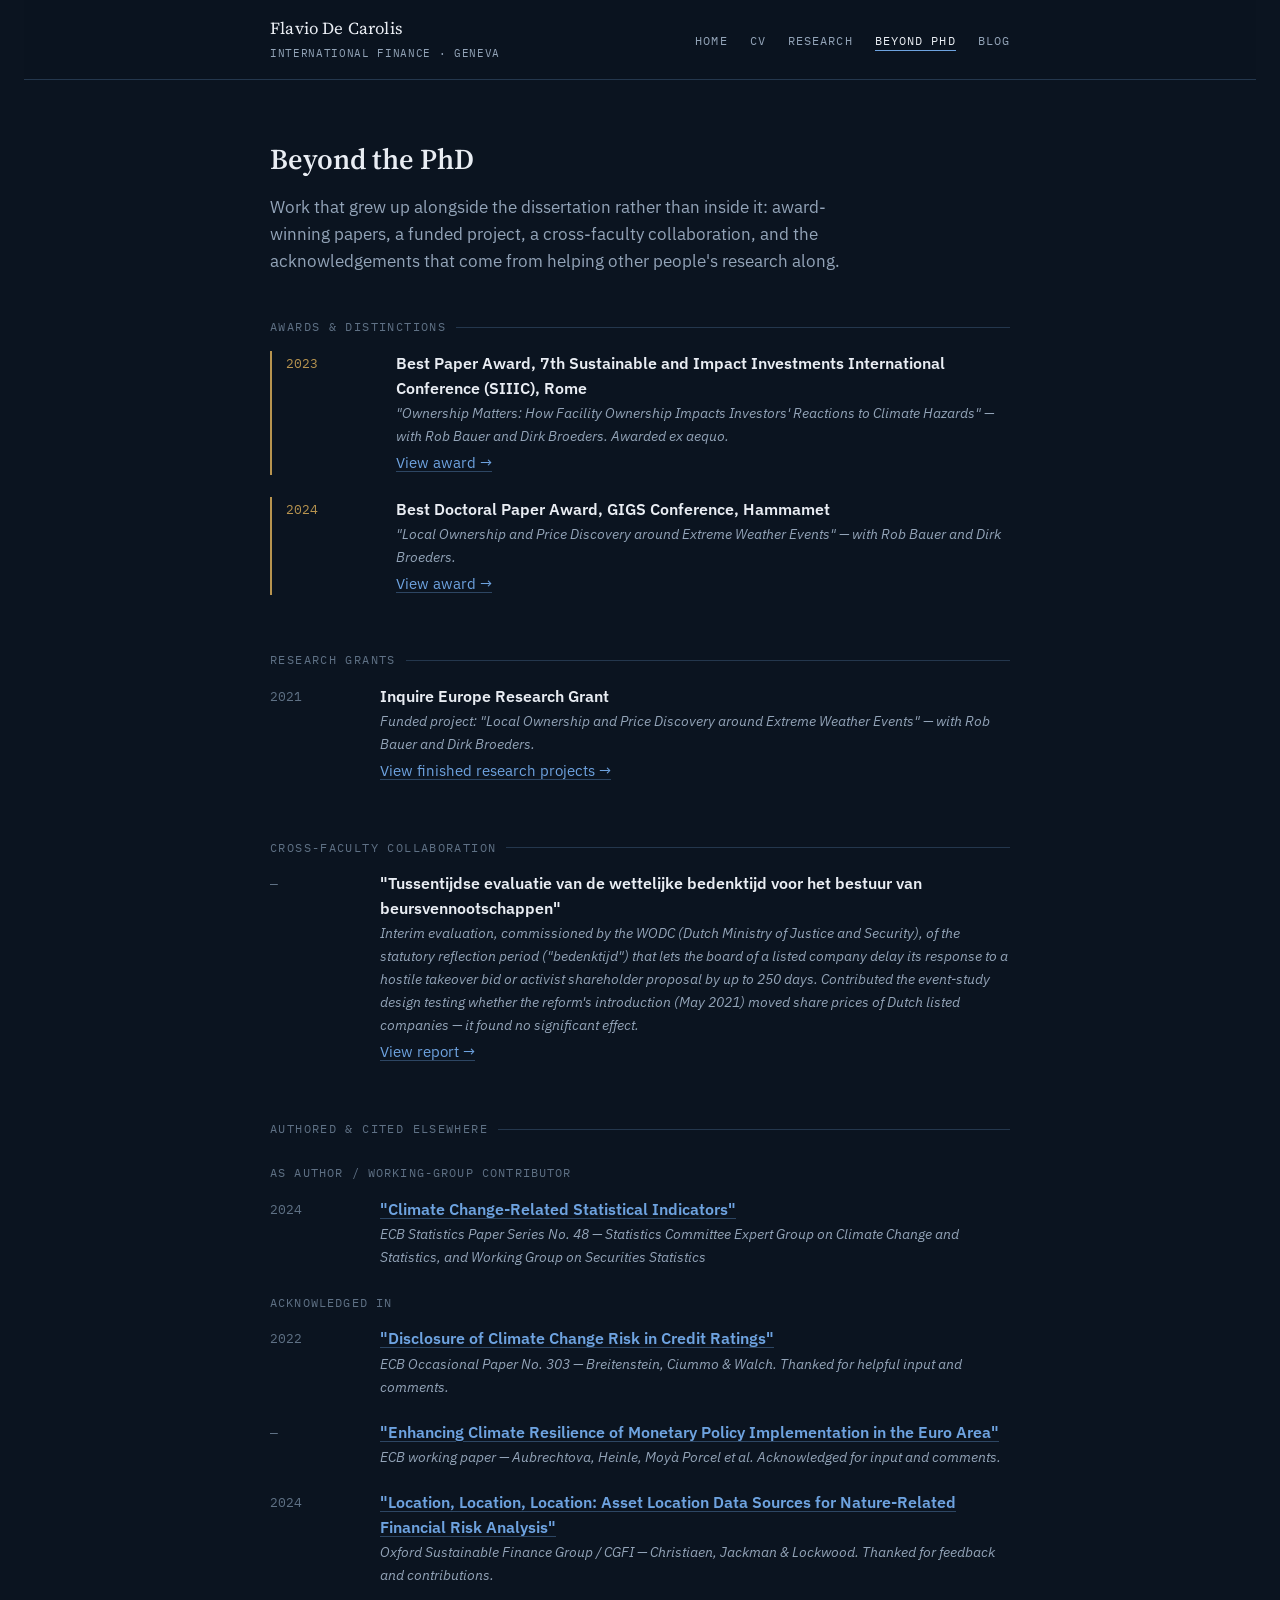
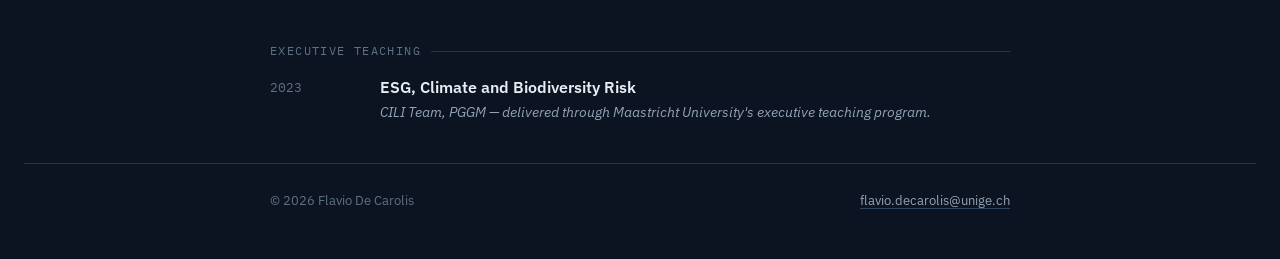
==== beyond.html @ 119e28e0 "Add files via upload" ====
<!DOCTYPE html>
<html lang="en">
<head>
<meta charset="UTF-8">
<meta name="viewport" content="width=device-width, initial-scale=1.0">
<title>Beyond the PhD — Flavio De Carolis</title>
<link rel="preconnect" href="https://fonts.googleapis.com">
<link rel="stylesheet" href="https://fonts.googleapis.com/css2?family=Source+Serif+4:opsz,wght@8..60,400;8..60,600;8..60,700&family=IBM+Plex+Sans:wght@400;500;600&family=IBM+Plex+Mono:wght@400;500&display=swap">
<link rel="stylesheet" href="styles.css">
</head>
<body>

<header class="site-nav">
  <div class="container">
    <a class="brand" href="index.html">Flavio De Carolis<em>International Finance · Geneva</em></a>
    <ul>
      <li><a class="navlink" href="index.html">Home</a></li>
      <li><a class="navlink" href="cv.html">CV</a></li>
      <li><a class="navlink" href="interests.html">Research</a></li>
      <li><a class="navlink" href="beyond.html" aria-current="page">Beyond PhD</a></li>
      <li><a class="navlink" href="blog.html">Blog</a></li>
    </ul>
  </div>
</header>

<main>
  <div class="container">

    <section style="margin-bottom:44px;">
      <h1 style="font-size:1.8rem; margin-bottom:12px;">Beyond the PhD</h1>
      <p class="lede">
        Work that grew up alongside the dissertation rather than inside it: award-winning papers, a
        funded project, a cross-faculty collaboration, and the acknowledgements that come from helping
        other people's research along.
      </p>
    </section>

    <!-- Awards -->
    <section>
      <div class="eyebrow">Awards &amp; Distinctions</div>
      <div class="ledger">
        <div class="ledger-row award">
          <div class="year">2023</div>
          <div>
            <div class="role">
              Best Paper Award, 7th Sustainable and Impact Investments International Conference (SIIIC), Rome
            </div>
            <div class="org">"Ownership Matters: How Facility Ownership Impacts Investors' Reactions to Climate Hazards" — with Rob Bauer and Dirk Broeders. Awarded ex aequo.</div>
            <div class="desc"><a href="https://socialimpactconference.it/the-7th-edition-conference/best-paper-awards-2023/" target="_blank" rel="noopener">View award →</a></div>
          </div>
        </div>
        <div class="ledger-row award">
          <div class="year">2024</div>
          <div>
            <div class="role">Best Doctoral Paper Award, GIGS Conference, Hammamet</div>
            <div class="org">"Local Ownership and Price Discovery around Extreme Weather Events" — with Rob Bauer and Dirk Broeders.</div>
            <div class="desc"><a href="https://www.gigs-initiative.org/awards" target="_blank" rel="noopener">View award →</a></div>
          </div>
        </div>
      </div>
    </section>

    <!-- Grants -->
    <section>
      <div class="eyebrow">Research Grants</div>
      <div class="ledger">
        <div class="ledger-row">
          <div class="year">2021</div>
          <div>
            <div class="role">Inquire Europe Research Grant</div>
            <div class="org">Funded project: "Local Ownership and Price Discovery around Extreme Weather Events" — with Rob Bauer and Dirk Broeders.</div>
            <div class="desc"><a href="https://www.inquire-europe.org/research/finished-research-projects/" target="_blank" rel="noopener">View finished research projects →</a></div>
          </div>
        </div>
      </div>
    </section>

    <!-- Collaboration -->
    <section>
      <div class="eyebrow">Cross-Faculty Collaboration</div>
      <div class="ledger">
        <div class="ledger-row">
          <div class="year">—</div>
          <div>
            <div class="role">"Tussentijdse evaluatie van de wettelijke bedenktijd voor het bestuur van beursvennootschappen"</div>
            <div class="org">Interim evaluation, commissioned by the WODC (Dutch Ministry of Justice and Security), of the statutory reflection period ("bedenktijd") that lets the board of a listed company delay its response to a hostile takeover bid or activist shareholder proposal by up to 250 days. Contributed the event-study design testing whether the reform's introduction (May 2021) moved share prices of Dutch listed companies — it found no significant effect.</div>
            <div class="desc"><a href="https://repository.wodc.nl/server/api/core/bitstreams/613326ed-10b0-4825-81dd-d98a8e726df2/content" target="_blank" rel="noopener">View report →</a></div>
          </div>
        </div>
      </div>
    </section>

    <!-- Authored & cited -->
    <section>
      <div class="eyebrow">Authored &amp; Cited Elsewhere</div>

      <div class="subhead">As author / working-group contributor</div>
      <div class="ledger">
        <div class="ledger-row">
          <div class="year">2024</div>
          <div>
            <div class="role"><a href="https://www.ecb.europa.eu/pub/pdf/scpsps/ecb.sps48~e3fd21dd5a.en.pdf" target="_blank" rel="noopener">"Climate Change-Related Statistical Indicators"</a></div>
            <div class="org">ECB Statistics Paper Series No. 48 — Statistics Committee Expert Group on Climate Change and Statistics, and Working Group on Securities Statistics</div>
          </div>
        </div>
      </div>

      <div class="subhead">Acknowledged in</div>
      <div class="ledger">
        <div class="ledger-row">
          <div class="year">2022</div>
          <div>
            <div class="role"><a href="https://www.ecb.europa.eu/pub/pdf/scpops/ecb.op303~eaa6fe6583.en.pdf" target="_blank" rel="noopener">"Disclosure of Climate Change Risk in Credit Ratings"</a></div>
            <div class="org">ECB Occasional Paper No. 303 — Breitenstein, Ciummo &amp; Walch. Thanked for helpful input and comments.</div>
          </div>
        </div>
        <div class="ledger-row">
          <div class="year">—</div>
          <div>
            <div class="role"><a href="https://papers.ssrn.com/sol3/papers.cfm?abstract_id=4488733" target="_blank" rel="noopener">"Enhancing Climate Resilience of Monetary Policy Implementation in the Euro Area"</a></div>
            <div class="org">ECB working paper — Aubrechtova, Heinle, Moyà Porcel et al. Acknowledged for input and comments.</div>
          </div>
        </div>
        <div class="ledger-row">
          <div class="year">2024</div>
          <div>
            <div class="role"><a href="https://cgfi.ac.uk/wp-content/uploads/2024/10/SFI_Report_Asset-location-data-sources-for-nature-related-financial-risk-analysis.pdf" target="_blank" rel="noopener">"Location, Location, Location: Asset Location Data Sources for Nature-Related Financial Risk Analysis"</a></div>
            <div class="org">Oxford Sustainable Finance Group / CGFI — Christiaen, Jackman &amp; Lockwood. Thanked for feedback and contributions.</div>
          </div>
        </div>
      </div>
    </section>

    <!-- Executive teaching -->
    <section>
      <div class="eyebrow">Executive Teaching</div>
      <div class="ledger">
        <div class="ledger-row">
          <div class="year">2023</div>
          <div>
            <div class="role">ESG, Climate and Biodiversity Risk</div>
            <div class="org">CILI Team, PGGM — delivered through Maastricht University's executive teaching program.</div>
          </div>
        </div>
      </div>
    </section>

  </div>
</main>

<footer>
  <div class="container">
    <span>© 2026 Flavio De Carolis</span>
    <span><a href="mailto:flavio.decarolis@unige.ch">flavio.decarolis@unige.ch</a></span>
  </div>
</footer>

</body>
</html>
---- styles.css ----
/* ===========================================================
   Flavio De Carolis — personal site
   A single deliberate dark world: a "ledger" — the printed
   institutional report / working-paper aesthetic of the central
   banks and research institutes this work moves through.
   Colors and type are declared explicitly; this page does not
   adapt to the viewer's OS theme by design.
   =========================================================== */

:root{
  /* --- surfaces --- */
  --bg:        #0b1420;   /* ink-navy ground */
  --surface:   #111f30;   /* card / panel */
  --surface-2: #16283d;   /* stripe / nested row */
  --border:    #24374d;   /* hairline */
  --border-soft: #1a2c40;

  /* --- text --- */
  --ink:      #e9edf3;    /* primary */
  --ink-dim:  #93a4b8;    /* secondary / meta */
  --ink-faint:#5f7185;    /* tertiary / captions */

  /* --- accents --- */
  --accent:       #6ea3e0; /* signal blue — links, headings emphasis */
  --accent-fill:  #2b5da0; /* solid blue — buttons */
  --accent-fill-hover: #35699f;
  --gold: #b8944f;         /* muted brass — awards / distinctions only */

  /* --- type --- */
  --font-serif: "Source Serif 4", Georgia, "Times New Roman", serif;
  --font-sans:  "IBM Plex Sans", -apple-system, "Segoe UI", Roboto, sans-serif;
  --font-mono:  "IBM Plex Mono", ui-monospace, SFMono-Regular, Menlo, monospace;

  color-scheme: dark;
}

*{ box-sizing:border-box; }
html{ background:var(--bg); }

body{
  margin:0;
  background:var(--bg);
  color:var(--ink);
  font-family:var(--font-sans);
  font-size:16px;
  line-height:1.6;
  -webkit-font-smoothing:antialiased;
  padding-inline:24px;
}

a{ color:var(--accent); text-decoration-color:rgba(110,163,224,.35); text-underline-offset:3px; }
a:hover{ text-decoration-color:var(--accent); }
a:focus-visible, button:focus-visible, input:focus-visible{
  outline:2px solid var(--accent); outline-offset:2px; border-radius:2px;
}

img{ max-width:100%; display:block; }

.container{
  max-width:740px;
  margin-inline:auto;
}

h1,h2,h3{
  font-family:var(--font-serif);
  font-weight:600;
  color:var(--ink);
  text-wrap:balance;
  margin:0;
}

p{ margin:0; }

::selection{ background:rgba(110,163,224,.28); color:var(--ink); }

/* ---------------- nav ---------------- */

.site-nav{
  position:sticky; top:0; z-index:20;
  background:rgba(11,20,32,.92);
  backdrop-filter:blur(6px);
  border-bottom:1px solid var(--border);
}
.site-nav .container{
  display:flex; align-items:center; justify-content:space-between;
  padding-block:16px;
  gap:16px;
  flex-wrap:wrap;
}
.site-nav .brand{
  font-family:var(--font-serif);
  font-size:1.05rem;
  color:var(--ink);
  text-decoration:none;
  letter-spacing:.01em;
}
.site-nav .brand em{
  font-style:normal;
  color:var(--ink-dim);
  font-family:var(--font-mono);
  font-size:.7rem;
  letter-spacing:.06em;
  display:block;
  margin-top:2px;
  text-transform:uppercase;
}
.site-nav ul{
  list-style:none; margin:0; padding:0;
  display:flex; gap:22px; flex-wrap:wrap;
}
.site-nav a.navlink{
  font-family:var(--font-mono);
  font-size:.76rem;
  letter-spacing:.09em;
  text-transform:uppercase;
  color:var(--ink-dim);
  text-decoration:none;
  padding-bottom:2px;
  border-bottom:1px solid transparent;
}
.site-nav a.navlink:hover,
.site-nav a.navlink[aria-current="page"]{
  color:var(--ink);
  border-bottom-color:var(--accent);
}

/* ---------------- page scaffolding ---------------- */

main{ padding-block:56px 40px; }

.eyebrow{
  font-family:var(--font-mono);
  font-size:.72rem;
  letter-spacing:.12em;
  text-transform:uppercase;
  color:var(--ink-faint);
  display:flex; align-items:center; gap:10px;
  margin-bottom:14px;
}
.eyebrow::after{
  content:"";
  flex:1;
  height:1px;
  background:var(--border);
}

section{ margin-bottom:56px; }
section:last-child{ margin-bottom:0; }

.lede{
  color:var(--ink-dim);
  font-size:1.05rem;
  max-width:60ch;
}

/* ---------------- hero (home) ---------------- */

.hero{
  display:grid;
  grid-template-columns:140px 1fr;
  gap:28px;
  align-items:start;
  margin-bottom:40px;
}
.hero img{
  width:140px; height:auto;
  border-radius:5px;
  border:1px solid var(--border);
}
.hero h1{ font-size:2rem; margin-bottom:6px; }
.hero .role{
  color:var(--accent);
  font-size:1.02rem;
  margin-bottom:4px;
}
.hero .affil{
  color:var(--ink-dim);
  font-size:.94rem;
  margin-bottom:16px;
}
.hero .tagline{
  font-family:var(--font-serif);
  font-style:italic;
  color:var(--ink);
  font-size:1.12rem;
  max-width:52ch;
}

@media (max-width:560px){
  .hero{ grid-template-columns:1fr; }
  .hero img{ width:104px; }
}

/* ---------------- contact row ---------------- */

.contact-row{
  display:flex; flex-wrap:wrap; gap:10px;
  margin-top:20px;
}
.pill{
  font-family:var(--font-mono);
  font-size:.78rem;
  letter-spacing:.02em;
  color:var(--ink-dim);
  border:1px solid var(--border);
  background:var(--surface);
  padding:7px 12px;
  border-radius:4px;
  text-decoration:none;
}
.pill:hover{ color:var(--ink); border-color:var(--accent); text-decoration:none; }

/* ---------------- buttons ---------------- */

.btn{
  display:inline-flex; align-items:center; gap:8px;
  font-family:var(--font-mono);
  font-size:.78rem;
  letter-spacing:.08em;
  text-transform:uppercase;
  text-decoration:none;
  padding:11px 18px;
  border-radius:4px;
  border:1px solid transparent;
  cursor:pointer;
}
.btn-primary{
  background:var(--accent-fill);
  color:#eef4fb;
}
.btn-primary:hover{ background:var(--accent-fill-hover); }
.btn-outline{
  border-color:var(--border);
  color:var(--ink-dim);
  background:transparent;
}
.btn-outline:hover{ color:var(--ink); border-color:var(--accent); }

/* ---------------- "currently" panel ---------------- */

.panel{
  background:var(--surface);
  border:1px solid var(--border);
  border-radius:6px;
  padding:20px 22px;
}
.panel-list{ list-style:none; margin:0; padding:0; display:grid; gap:12px; }
.panel-list li{
  display:grid;
  grid-template-columns:15px 1fr;
  gap:10px;
  font-size:.95rem;
  color:var(--ink);
}
.panel-list li::before{
  content:"";
  width:6px; height:6px;
  margin-top:7px;
  border-radius:50%;
  background:var(--accent);
}
.panel-list .meta{ color:var(--ink-dim); font-size:.88rem; }

/* ---------------- ledger rows (CV entries) ---------------- */

.ledger{ display:grid; gap:22px; }
.ledger-row{
  display:grid;
  grid-template-columns:92px 1fr;
  gap:18px;
}
.ledger-row .year{
  font-family:var(--font-mono);
  font-size:.82rem;
  color:var(--ink-faint);
  padding-top:2px;
  white-space:nowrap;
}
.ledger-row .role{
  font-weight:600;
  color:var(--ink);
  font-size:.98rem;
}
.ledger-row .org{
  color:var(--ink-dim);
  font-size:.9rem;
  font-style:italic;
}
.ledger-row .desc{
  color:var(--ink-dim);
  font-size:.92rem;
  margin-top:4px;
}
.ledger-row .desc a{ color:var(--accent); }

@media (max-width:560px){
  .ledger-row{ grid-template-columns:1fr; gap:4px; }
  .ledger-row .year{ color:var(--accent); }
}

/* ---------------- tag / chip rows ---------------- */

.tags{ display:flex; flex-wrap:wrap; gap:8px; }
.tag{
  font-family:var(--font-mono);
  font-size:.78rem;
  color:var(--ink-dim);
  background:var(--surface-2);
  border:1px solid var(--border);
  padding:4px 10px;
  border-radius:4px;
}

/* ---------------- awards ---------------- */

.award{
  border-left:2px solid var(--gold);
  padding-left:14px;
}
.award .year{ color:var(--gold); }

/* ---------------- sub-groupings within a section ---------------- */

.subhead{
  font-family:var(--font-mono);
  font-size:.72rem;
  letter-spacing:.1em;
  text-transform:uppercase;
  color:var(--ink-faint);
  margin:26px 0 14px;
}
.subhead:first-child{ margin-top:0; }

/* ---------------- research interest cards ---------------- */

.interest-list{ display:grid; gap:28px; }
.interest{
  border-top:1px solid var(--border);
  padding-top:20px;
}
.interest h3{ font-size:1.15rem; margin-bottom:8px; }
.interest .num{
  font-family:var(--font-mono);
  color:var(--ink-faint);
  font-size:.82rem;
  margin-bottom:6px;
  display:block;
}
.interest p{ color:var(--ink-dim); max-width:64ch; }

/* ---------------- applied work (subtle) ---------------- */

.applied{
  border-top:1px solid var(--border-soft);
  padding-top:22px;
}
.applied p{ color:var(--ink-dim); font-size:.93rem; max-width:64ch; margin-bottom:14px; }
.applied ul{ margin:0; padding-left:18px; color:var(--ink-dim); font-size:.9rem; display:grid; gap:8px; }
.applied li::marker{ color:var(--ink-faint); }

/* ---------------- blog ---------------- */

.post-row{
  display:block;
  padding:18px 0;
  border-top:1px solid var(--border);
  text-decoration:none;
  color:inherit;
}
.post-row:first-child{ border-top:none; }
.post-row .post-date{
  font-family:var(--font-mono);
  font-size:.76rem;
  color:var(--ink-faint);
  letter-spacing:.04em;
}
.post-row h3{ color:var(--ink); font-size:1.15rem; margin:6px 0 6px; }
.post-row:hover h3{ color:var(--accent); }
.post-row .excerpt{ color:var(--ink-dim); font-size:.94rem; max-width:64ch; }

.empty-row{
  border:1px dashed var(--border);
  border-radius:6px;
  padding:28px 22px;
  color:var(--ink-dim);
  font-size:.94rem;
}
.empty-row strong{ color:var(--ink); display:block; margin-bottom:4px; font-family:var(--font-serif); font-size:1.05rem; }

/* ---------------- footer ---------------- */

footer{
  border-top:1px solid var(--border);
  padding-block:26px 48px;
  color:var(--ink-faint);
  font-size:.82rem;
}
footer .container{
  display:flex; justify-content:space-between; flex-wrap:wrap; gap:10px;
}
footer a{ color:var(--ink-dim); }

/* ---------------- table (education/skills) ---------------- */

.kv{ display:grid; grid-template-columns:auto 1fr; gap:8px 18px; font-size:.92rem; }
.kv dt{ color:var(--ink-faint); font-family:var(--font-mono); font-size:.78rem; text-transform:uppercase; letter-spacing:.06em; padding-top:2px; }
.kv dd{ margin:0; color:var(--ink-dim); }
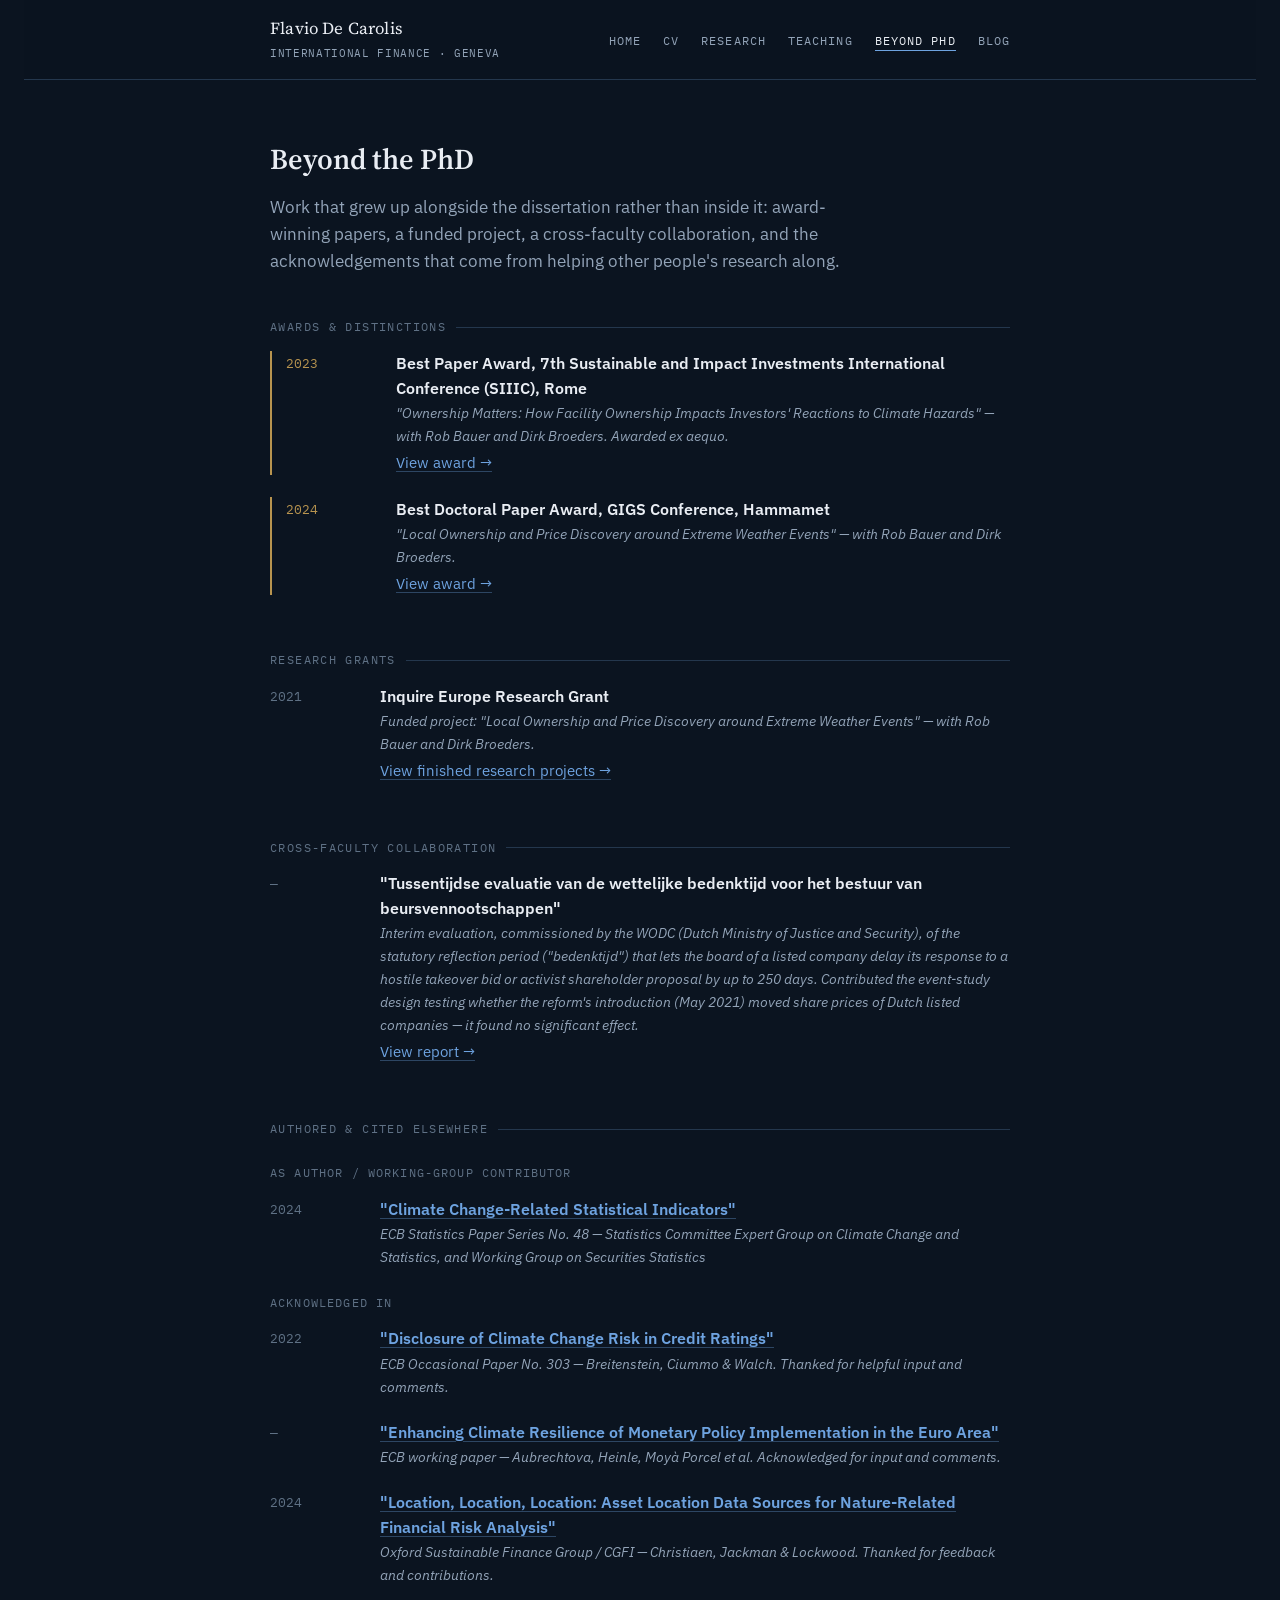
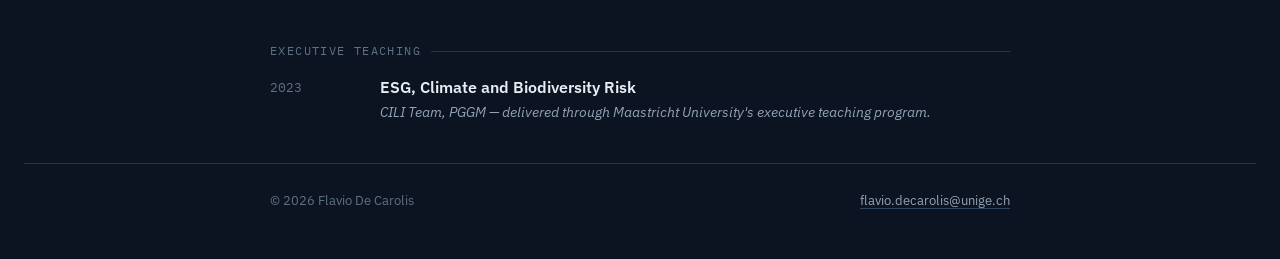
==== commit 047066c3: "Add files via upload" ====
--- a/beyond.html
+++ b/beyond.html
@@ -17,6 +17,7 @@
       <li><a class="navlink" href="index.html">Home</a></li>
       <li><a class="navlink" href="cv.html">CV</a></li>
       <li><a class="navlink" href="interests.html">Research</a></li>
+      <li><a class="navlink" href="teaching.html">Teaching</a></li>
       <li><a class="navlink" href="beyond.html" aria-current="page">Beyond PhD</a></li>
       <li><a class="navlink" href="blog.html">Blog</a></li>
     </ul>
--- a/styles.css
+++ b/styles.css
@@ -387,6 +387,54 @@
 }
 .empty-row strong{ color:var(--ink); display:block; margin-bottom:4px; font-family:var(--font-serif); font-size:1.05rem; }
 
+/* ---------------- blog post body ---------------- */
+
+.post-body{
+  display:grid;
+  gap:20px;
+  max-width:68ch;
+  font-size:1.02rem;
+  line-height:1.75;
+  color:var(--ink);
+}
+.post-body strong{ color:var(--ink); }
+.post-body a{ color:var(--accent); }
+.post-kicker{
+  font-family:var(--font-serif);
+  font-style:italic;
+  color:var(--ink-dim);
+  font-size:1.08rem;
+  margin-bottom:22px;
+}
+.post-note{
+  color:var(--ink-faint);
+  font-size:.86rem;
+  font-style:italic;
+  max-width:68ch;
+  line-height:1.6;
+}
+.post-note + .post-note{ margin-top:14px; }
+
+.refs{
+  list-style:none;
+  margin:0; padding:0;
+  display:grid; gap:10px;
+  color:var(--ink-faint);
+  font-size:.84rem;
+  line-height:1.6;
+}
+.refs a{ color:var(--ink-dim); }
+.refs a:hover{ color:var(--accent); }
+.refs li{ scroll-margin-top:80px; }
+
+.post-body sup a{
+  color:var(--accent);
+  text-decoration:none;
+  font-size:.72em;
+  padding-left:1px;
+}
+.post-body sup a:hover{ text-decoration:underline; }
+
 /* ---------------- footer ---------------- */
 
 footer{
